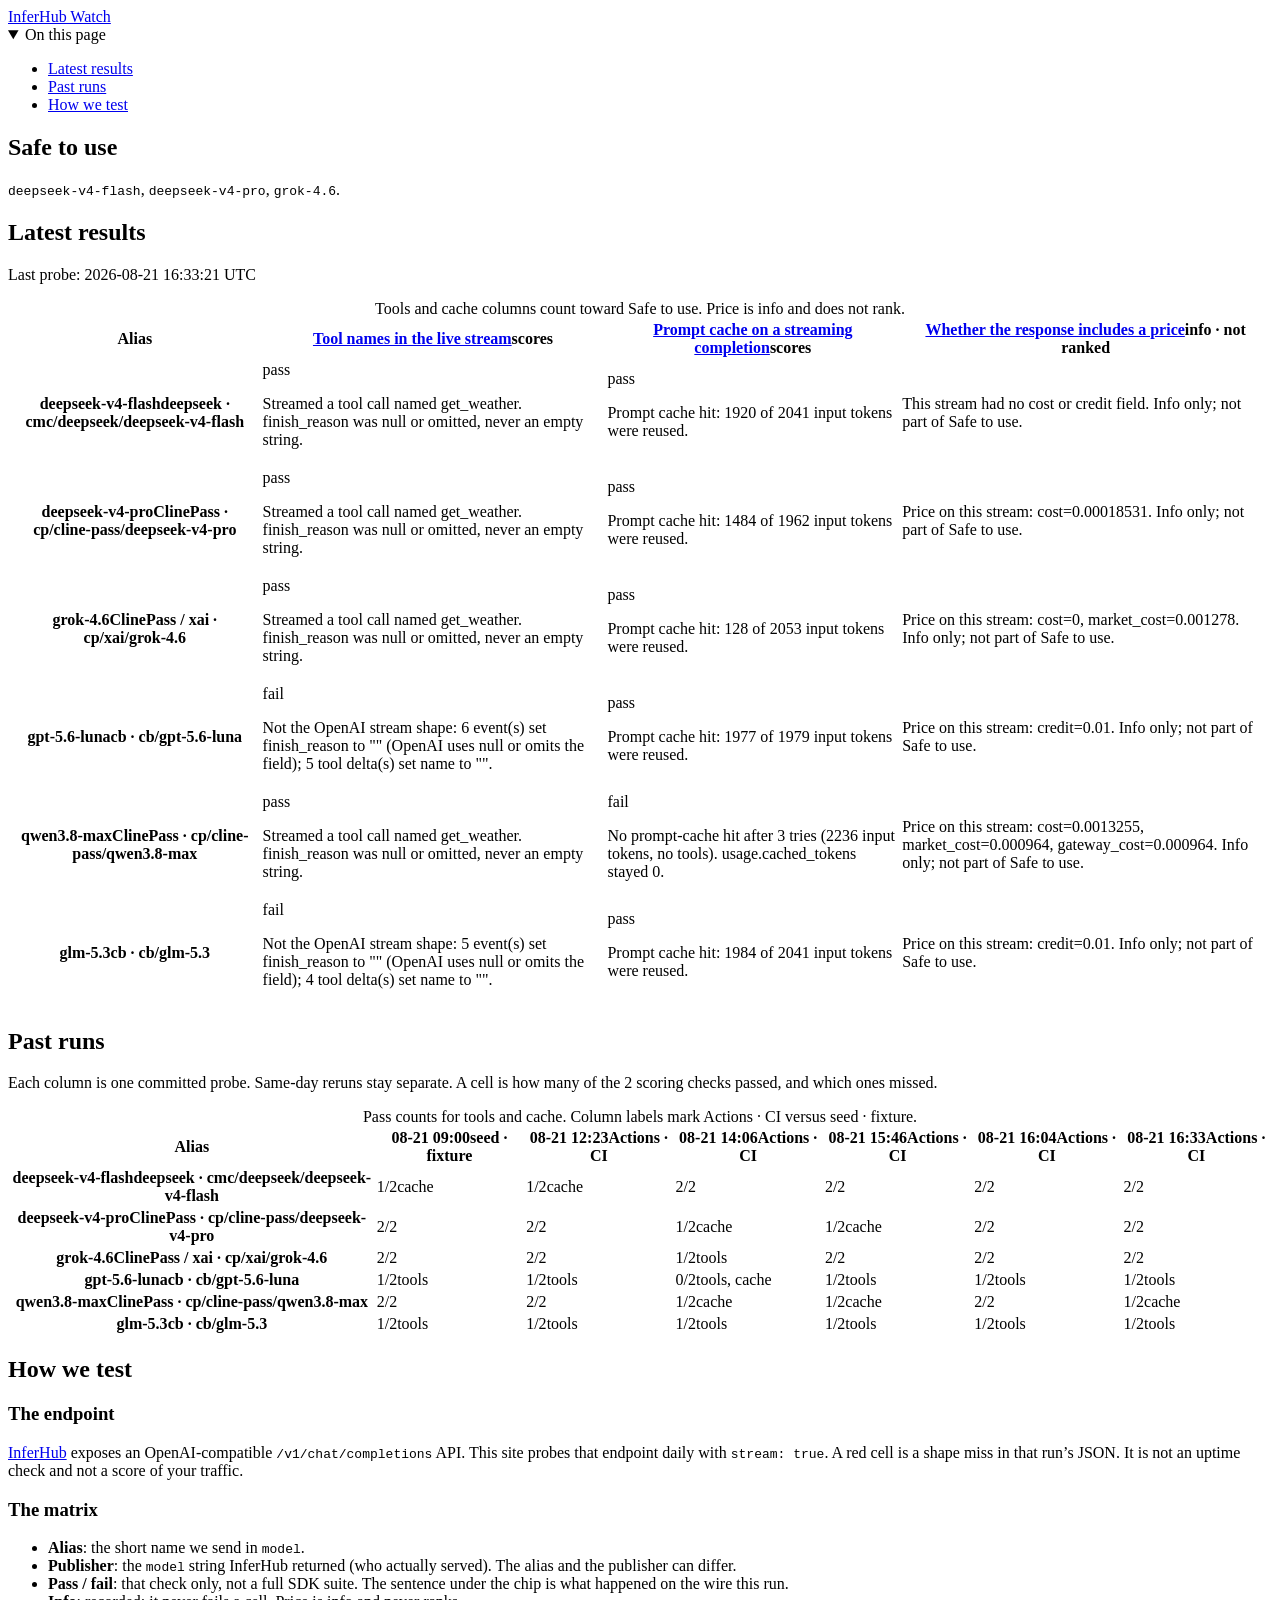
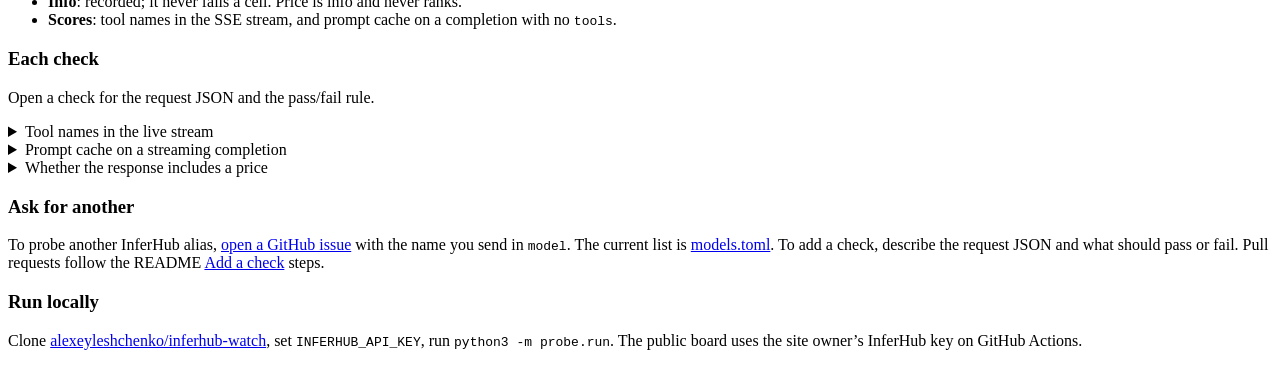
==== index.html @ da082923 "Deploy 2026-08-21T22:02:14Z" ====
<!DOCTYPE html>
<html lang="en">

<head>
  <meta charset="utf-8">
  <meta name="viewport" content="width=device-width, initial-scale=1, viewport-fit=cover">
  <title>InferHub Watch</title>
  <link rel="preconnect" href="https://fonts.googleapis.com">
  <link rel="preconnect" href="https://fonts.gstatic.com" crossorigin>
  <link href="https://fonts.googleapis.com/css2?family=IBM+Plex+Mono:wght@400;500&family=Newsreader:ital,opsz,wght@0,8..72,400;0,8..72,600;1,8..72,400&display=swap" rel="stylesheet">
  <link rel="stylesheet" href="/inferhub-watch/style.css">
</head>
<body class="board">
  <header class="site-header">
    <a class="mark" href="/inferhub-watch/">InferHub Watch</a>
    <nav class="site-nav" aria-label="On this page">
  <details class="nav-menu">
    <summary aria-expanded="false">On this page</summary>
    <ul id="board-nav"><li><a href="#probe">Latest results</a></li><li><a href="#earlier">Past runs</a></li><li><a href="#method">How we test</a></li></ul>
  </details>
</nav>

  </header>
  <main>
    
    <section class="report" id="probe">
  <div class="verdict"><h1>Safe to use</h1><p class="verdict-line"><code>deepseek-v4-flash</code>, <code>deepseek-v4-pro</code>, <code>grok-4.6</code>.</p></div>
  <h2>Latest results</h2>
  <p class="dispatch-meta">Last probe: <time datetime="2026-08-21T16:33:21">2026-08-21 16:33:21 UTC</time></p>
  <div class="scroll">
    <table class="matrix">
      <caption>Tools and cache columns count toward Safe to use. Price is info and does not rank.</caption>
      <thead>
        <tr>
          <th scope="col">Alias</th><th class="check-col col-score" scope="col"><a href="#check-stream_tools">Tool names in the live stream</a><span class="th-role">scores</span></th><th class="check-col col-score" scope="col"><a href="#check-cache_tools">Prompt cache on a streaming completion</a><span class="th-role">scores</span></th><th class="check-col col-info" scope="col"><a href="#check-usage_pricing">Whether the response includes a price</a><span class="th-role">info · not ranked</span></th>
        </tr>
      </thead>
      <tbody><tr class="row-safe"><th class="alias-cell" scope="row"><span class="alias">deepseek-v4-flash</span><span class="pub">deepseek · cmc/deepseek/deepseek-v4-flash</span></th><td class="st-pass" data-label="tools · scores"><span class="pill">pass</span><p class="cell-note">Streamed a tool call named get_weather. finish_reason was null or omitted, never an empty string.</p></td><td class="st-pass" data-label="cache · scores"><span class="pill">pass</span><p class="cell-note">Prompt cache hit: 1920 of 2041 input tokens were reused.</p></td><td class="st-info" data-label="usage pricing · info"><p class="cell-note info-note">This stream had no cost or credit field. Info only; not part of Safe to use.</p></td></tr><tr class="row-safe"><th class="alias-cell" scope="row"><span class="alias">deepseek-v4-pro</span><span class="pub">ClinePass · cp/cline-pass/deepseek-v4-pro</span></th><td class="st-pass" data-label="tools · scores"><span class="pill">pass</span><p class="cell-note">Streamed a tool call named get_weather. finish_reason was null or omitted, never an empty string.</p></td><td class="st-pass" data-label="cache · scores"><span class="pill">pass</span><p class="cell-note">Prompt cache hit: 1484 of 1962 input tokens were reused.</p></td><td class="st-info" data-label="usage pricing · info"><p class="cell-note info-note">Price on this stream: cost=0.00018531. Info only; not part of Safe to use.</p></td></tr><tr class="row-safe"><th class="alias-cell" scope="row"><span class="alias">grok-4.6</span><span class="pub">ClinePass / xai · cp/xai/grok-4.6</span></th><td class="st-pass" data-label="tools · scores"><span class="pill">pass</span><p class="cell-note">Streamed a tool call named get_weather. finish_reason was null or omitted, never an empty string.</p></td><td class="st-pass" data-label="cache · scores"><span class="pill">pass</span><p class="cell-note">Prompt cache hit: 128 of 2053 input tokens were reused.</p></td><td class="st-info" data-label="usage pricing · info"><p class="cell-note info-note">Price on this stream: cost=0, market_cost=0.001278. Info only; not part of Safe to use.</p></td></tr><tr><th class="alias-cell" scope="row"><span class="alias">gpt-5.6-luna</span><span class="pub">cb · cb/gpt-5.6-luna</span></th><td class="st-fail" data-label="tools · scores"><span class="pill">fail</span><p class="cell-note">Not the OpenAI stream shape: 6 event(s) set finish_reason to &quot;&quot; (OpenAI uses null or omits the field); 5 tool delta(s) set name to &quot;&quot;.</p></td><td class="st-pass" data-label="cache · scores"><span class="pill">pass</span><p class="cell-note">Prompt cache hit: 1977 of 1979 input tokens were reused.</p></td><td class="st-info" data-label="usage pricing · info"><p class="cell-note info-note">Price on this stream: credit=0.01. Info only; not part of Safe to use.</p></td></tr><tr><th class="alias-cell" scope="row"><span class="alias">qwen3.8-max</span><span class="pub">ClinePass · cp/cline-pass/qwen3.8-max</span></th><td class="st-pass" data-label="tools · scores"><span class="pill">pass</span><p class="cell-note">Streamed a tool call named get_weather. finish_reason was null or omitted, never an empty string.</p></td><td class="st-fail" data-label="cache · scores"><span class="pill">fail</span><p class="cell-note">No prompt-cache hit after 3 tries (2236 input tokens, no tools). usage.cached_tokens stayed 0.</p></td><td class="st-info" data-label="usage pricing · info"><p class="cell-note info-note">Price on this stream: cost=0.0013255, market_cost=0.000964, gateway_cost=0.000964. Info only; not part of Safe to use.</p></td></tr><tr><th class="alias-cell" scope="row"><span class="alias">glm-5.3</span><span class="pub">cb · cb/glm-5.3</span></th><td class="st-fail" data-label="tools · scores"><span class="pill">fail</span><p class="cell-note">Not the OpenAI stream shape: 5 event(s) set finish_reason to &quot;&quot; (OpenAI uses null or omits the field); 4 tool delta(s) set name to &quot;&quot;.</p></td><td class="st-pass" data-label="cache · scores"><span class="pill">pass</span><p class="cell-note">Prompt cache hit: 1984 of 2041 input tokens were reused.</p></td><td class="st-info" data-label="usage pricing · info"><p class="cell-note info-note">Price on this stream: credit=0.01. Info only; not part of Safe to use.</p></td></tr></tbody>
    </table>
  </div>
</section>
<section class="history" id="earlier">
  <h2>Past runs</h2>
  <p class="section-note">Each column is one committed probe. Same-day reruns stay separate. A cell is how many of the
    2 scoring checks passed, and which ones missed.</p>
  <div class="scroll">
    <table class="grid">
      <caption>Pass counts for tools and cache. Column labels mark Actions · CI versus seed · fixture.</caption>
      <thead>
        <tr>
          <th scope="col">Alias</th><th scope="col">08-21 09:00<span class="origin">seed · fixture</span></th><th scope="col">08-21 12:23<span class="origin">Actions · CI</span></th><th scope="col">08-21 14:06<span class="origin">Actions · CI</span></th><th scope="col">08-21 15:46<span class="origin">Actions · CI</span></th><th scope="col">08-21 16:04<span class="origin">Actions · CI</span></th><th scope="col">08-21 16:33<span class="origin">Actions · CI</span></th>
        </tr>
      </thead>
      <tbody><tr><th class="alias-cell" scope="row"><span class="alias">deepseek-v4-flash</span><span class="pub">deepseek · cmc/deepseek/deepseek-v4-flash</span></th><td class="mid" data-label="08-21 09:00 seed · fixture"><span class="frac">1/2</span><span class="grid-miss">cache</span></td><td class="mid" data-label="08-21 12:23 Actions · CI"><span class="frac">1/2</span><span class="grid-miss">cache</span></td><td class="ok" data-label="08-21 14:06 Actions · CI"><span class="frac">2/2</span></td><td class="ok" data-label="08-21 15:46 Actions · CI"><span class="frac">2/2</span></td><td class="ok" data-label="08-21 16:04 Actions · CI"><span class="frac">2/2</span></td><td class="ok" data-label="08-21 16:33 Actions · CI"><span class="frac">2/2</span></td></tr><tr><th class="alias-cell" scope="row"><span class="alias">deepseek-v4-pro</span><span class="pub">ClinePass · cp/cline-pass/deepseek-v4-pro</span></th><td class="ok" data-label="08-21 09:00 seed · fixture"><span class="frac">2/2</span></td><td class="ok" data-label="08-21 12:23 Actions · CI"><span class="frac">2/2</span></td><td class="mid" data-label="08-21 14:06 Actions · CI"><span class="frac">1/2</span><span class="grid-miss">cache</span></td><td class="mid" data-label="08-21 15:46 Actions · CI"><span class="frac">1/2</span><span class="grid-miss">cache</span></td><td class="ok" data-label="08-21 16:04 Actions · CI"><span class="frac">2/2</span></td><td class="ok" data-label="08-21 16:33 Actions · CI"><span class="frac">2/2</span></td></tr><tr><th class="alias-cell" scope="row"><span class="alias">grok-4.6</span><span class="pub">ClinePass / xai · cp/xai/grok-4.6</span></th><td class="ok" data-label="08-21 09:00 seed · fixture"><span class="frac">2/2</span></td><td class="ok" data-label="08-21 12:23 Actions · CI"><span class="frac">2/2</span></td><td class="mid" data-label="08-21 14:06 Actions · CI"><span class="frac">1/2</span><span class="grid-miss">tools</span></td><td class="ok" data-label="08-21 15:46 Actions · CI"><span class="frac">2/2</span></td><td class="ok" data-label="08-21 16:04 Actions · CI"><span class="frac">2/2</span></td><td class="ok" data-label="08-21 16:33 Actions · CI"><span class="frac">2/2</span></td></tr><tr><th class="alias-cell" scope="row"><span class="alias">gpt-5.6-luna</span><span class="pub">cb · cb/gpt-5.6-luna</span></th><td class="mid" data-label="08-21 09:00 seed · fixture"><span class="frac">1/2</span><span class="grid-miss">tools</span></td><td class="mid" data-label="08-21 12:23 Actions · CI"><span class="frac">1/2</span><span class="grid-miss">tools</span></td><td class="bad" data-label="08-21 14:06 Actions · CI"><span class="frac">0/2</span><span class="grid-miss">tools, cache</span></td><td class="mid" data-label="08-21 15:46 Actions · CI"><span class="frac">1/2</span><span class="grid-miss">tools</span></td><td class="mid" data-label="08-21 16:04 Actions · CI"><span class="frac">1/2</span><span class="grid-miss">tools</span></td><td class="mid" data-label="08-21 16:33 Actions · CI"><span class="frac">1/2</span><span class="grid-miss">tools</span></td></tr><tr><th class="alias-cell" scope="row"><span class="alias">qwen3.8-max</span><span class="pub">ClinePass · cp/cline-pass/qwen3.8-max</span></th><td class="ok" data-label="08-21 09:00 seed · fixture"><span class="frac">2/2</span></td><td class="ok" data-label="08-21 12:23 Actions · CI"><span class="frac">2/2</span></td><td class="mid" data-label="08-21 14:06 Actions · CI"><span class="frac">1/2</span><span class="grid-miss">cache</span></td><td class="mid" data-label="08-21 15:46 Actions · CI"><span class="frac">1/2</span><span class="grid-miss">cache</span></td><td class="ok" data-label="08-21 16:04 Actions · CI"><span class="frac">2/2</span></td><td class="mid" data-label="08-21 16:33 Actions · CI"><span class="frac">1/2</span><span class="grid-miss">cache</span></td></tr><tr><th class="alias-cell" scope="row"><span class="alias">glm-5.3</span><span class="pub">cb · cb/glm-5.3</span></th><td class="mid" data-label="08-21 09:00 seed · fixture"><span class="frac">1/2</span><span class="grid-miss">tools</span></td><td class="mid" data-label="08-21 12:23 Actions · CI"><span class="frac">1/2</span><span class="grid-miss">tools</span></td><td class="mid" data-label="08-21 14:06 Actions · CI"><span class="frac">1/2</span><span class="grid-miss">tools</span></td><td class="mid" data-label="08-21 15:46 Actions · CI"><span class="frac">1/2</span><span class="grid-miss">tools</span></td><td class="mid" data-label="08-21 16:04 Actions · CI"><span class="frac">1/2</span><span class="grid-miss">tools</span></td><td class="mid" data-label="08-21 16:33 Actions · CI"><span class="frac">1/2</span><span class="grid-miss">tools</span></td></tr></tbody>
    </table>
  </div>
</section>
<section class="explanations" id="method">
  <h2>How we test</h2>
  <h3>The endpoint</h3>
  <p><a href="https://inferhub.dev/">InferHub</a> exposes an OpenAI-compatible <code>/v1/chat/completions</code> API.
    This site probes that endpoint daily with <code>stream: true</code>. A red cell is a shape miss in that run’s JSON.
    It is not an uptime check and not a score of your traffic.</p>
  <h3>The matrix</h3>
  <ul class="readout">
    <li><strong>Alias</strong>: the short name we send in <code>model</code>.</li>
    <li><strong>Publisher</strong>: the <code>model</code> string InferHub returned (who actually served). The alias
      and the publisher can differ.</li>
    <li><strong>Pass / fail</strong>: that check only, not a full SDK suite. The sentence under the chip is what
      happened on the wire this run.</li>
    <li><strong>Info</strong>: recorded; it never fails a cell. Price is info and never ranks.</li>
    <li><strong>Scores</strong>: tool names in the SSE stream, and prompt cache on a completion with no
      <code>tools</code>.
    </li>
  </ul>
  <h3>Each check</h3>
  <p class="section-note">Open a check for the request JSON and the pass/fail rule.</p>
  <div class="explainers"><details id="check-stream_tools"><summary>Tool names in the live stream</summary><div class="check-brief"><p>InferHub advertises an OpenAI-compatible <code>/v1/chat/completions</code> stream. This check asks whether a <strong>streaming</strong> tool-call response matches that convention.</p>
<p>OpenAI documents streaming chat completions and tool-call deltas here: <a href="https://platform.openai.com/docs/api-reference/chat/streaming">Chat Completions streaming</a> and <a href="https://platform.openai.com/docs/guides/function-calling">function calling</a>.</p>
<h2>What we send</h2>
<p><code>stream: true</code>, <code>tool_choice: required</code>, one <code>get_weather</code> tool. We do <strong>not</strong> send <code>max_tokens</code>; some InferHub routes reject it. We request the <strong>alias</strong> in <code>model</code>; InferHub may return a different <code>model</code> string.</p>
<pre><code>{
  &quot;model&quot;: &quot;&lt;alias&gt;&quot;,
  &quot;messages&quot;: [
    {
      &quot;role&quot;: &quot;user&quot;,
      &quot;content&quot;: &quot;Call get_weather for Paris. Do not answer in text. Use the tool.&quot;
    }
  ],
  &quot;tools&quot;: [
    {
      &quot;type&quot;: &quot;function&quot;,
      &quot;function&quot;: {
        &quot;name&quot;: &quot;get_weather&quot;,
        &quot;description&quot;: &quot;Get the current weather for a city&quot;,
        &quot;parameters&quot;: {
          &quot;type&quot;: &quot;object&quot;,
          &quot;properties&quot;: {&quot;city&quot;: {&quot;type&quot;: &quot;string&quot;}},
          &quot;required&quot;: [&quot;city&quot;]
        }
      }
    }
  ],
  &quot;tool_choice&quot;: &quot;required&quot;,
  &quot;stream&quot;: true
}</code></pre>
<h2>Pass</h2>
<p>Intermediate chunks use <code>finish_reason</code> of JSON <code>null</code> or omit the field. Tool names appear as non-empty strings on first use and never as <code>&quot;&quot;</code>. The stream includes at least one named tool.</p>
<h2>Fail</h2>
<p>Any of:</p>
<ul><li>a chunk with <code>&quot;finish_reason&quot;: &quot;&quot;</code></li><li>a tool delta with <code>&quot;name&quot;: &quot;&quot;</code></li><li>a required tool call with no non-empty name by the end of the stream</li></ul>
<p>A non-empty but unusual <code>finish_reason</code> is stored in evidence and does not fail this check. Out of scope: truncation, JSON schema, parallel tools, other SDK behavior.</p></div></details><details id="check-cache_tools"><summary>Prompt cache on a streaming completion</summary><div class="check-brief"><p>This check is <strong>not</strong> about tools. It sends a shared system prefix of about <strong>2k tokens</strong>, <code>stream: true</code>, no <code>tools</code> key, up to three times with <strong>2 seconds</strong> between attempts so a cache write can show up as <code>cached_tokens</code>. Public JSON stores only a hash of the prefix.</p>
<h2>Pass</h2>
<p>The last attempt reports a cache hit: <code>cached_tokens</code>, <code>prompt_tokens_details.cached_tokens</code>, <code>prompt_cache_hit_tokens</code>, or <code>cache_read_input_tokens</code> greater than zero.</p>
<h2>Fail</h2>
<p>Three streaming completions with <code>cached_tokens</code> still 0, or no SSE chunks.</p></div></details><details id="check-usage_pricing"><summary>Whether the response includes a price</summary><div class="check-brief"><p>InferHub bills consumers in USDC. This check never fails. It copies whatever price-shaped fields appear on the <strong>streaming</strong> usage payload.</p>
<h2>What we record</h2>
<p><code>cost</code>, <code>market_cost</code>, <code>gateway_cost</code>, and/or <code>credit</code> when present. Those fields are not treated as one unit; we do not convert them. The same alias can price differently when the resolved publisher changes. A cell with no price field is still info, never a fail.</p></div></details></div>
  <h3>Ask for another</h3>
  <p>To probe another InferHub alias, <a href="https://github.com/alexeyleshchenko/inferhub-watch/issues/new">open a GitHub issue</a> with the name you send in
    <code>model</code>. The current list is <a href="https://github.com/alexeyleshchenko/inferhub-watch/blob/main/models.toml">models.toml</a>. To add a check,
    describe the request JSON and what should pass or fail. Pull requests follow the README <a
      href="https://github.com/alexeyleshchenko/inferhub-watch/blob/main/README.md#add-a-check">Add a check</a> steps.
  </p>
  <h3>Run locally</h3>
  <p>Clone <a href="https://github.com/alexeyleshchenko/inferhub-watch">alexeyleshchenko/inferhub-watch</a>, set <code>INFERHUB_API_KEY</code>, run <code>python3 -m probe.run</code>. The public board uses the site owner’s InferHub key on GitHub Actions.</p>
</section>
  </main>
  
  <script>
(function () {
  function openHash() {
    var id = location.hash.replace(/^#/, "");
    if (!id) return;
    var el = document.getElementById(id);
    if (el && el.tagName === "DETAILS") el.open = true;
  }
  var menu = document.querySelector(".nav-menu");
  var summary = menu && menu.querySelector("summary");
  var mq = window.matchMedia("(max-width: 720px)");
  function syncExpanded() {
    if (!summary || !menu) return;
    summary.setAttribute("aria-expanded", menu.open ? "true" : "false");
  }
  function adaptNav() {
    if (!menu) return;
    if (mq.matches) {
      menu.removeAttribute("open");
    } else {
      menu.setAttribute("open", "");
    }
    syncExpanded();
  }
  function closeNav() {
    if (menu && mq.matches) menu.removeAttribute("open");
    syncExpanded();
  }
  openHash();
  window.addEventListener("hashchange", openHash);
  if (mq.addEventListener) mq.addEventListener("change", adaptNav);
  else mq.addListener(adaptNav);
  adaptNav();
  if (menu) menu.addEventListener("toggle", syncExpanded);
  document.querySelectorAll(".site-nav a").forEach(function (a) {
    a.addEventListener("click", closeNav);
  });
})();
</script>
  </body>

</html>
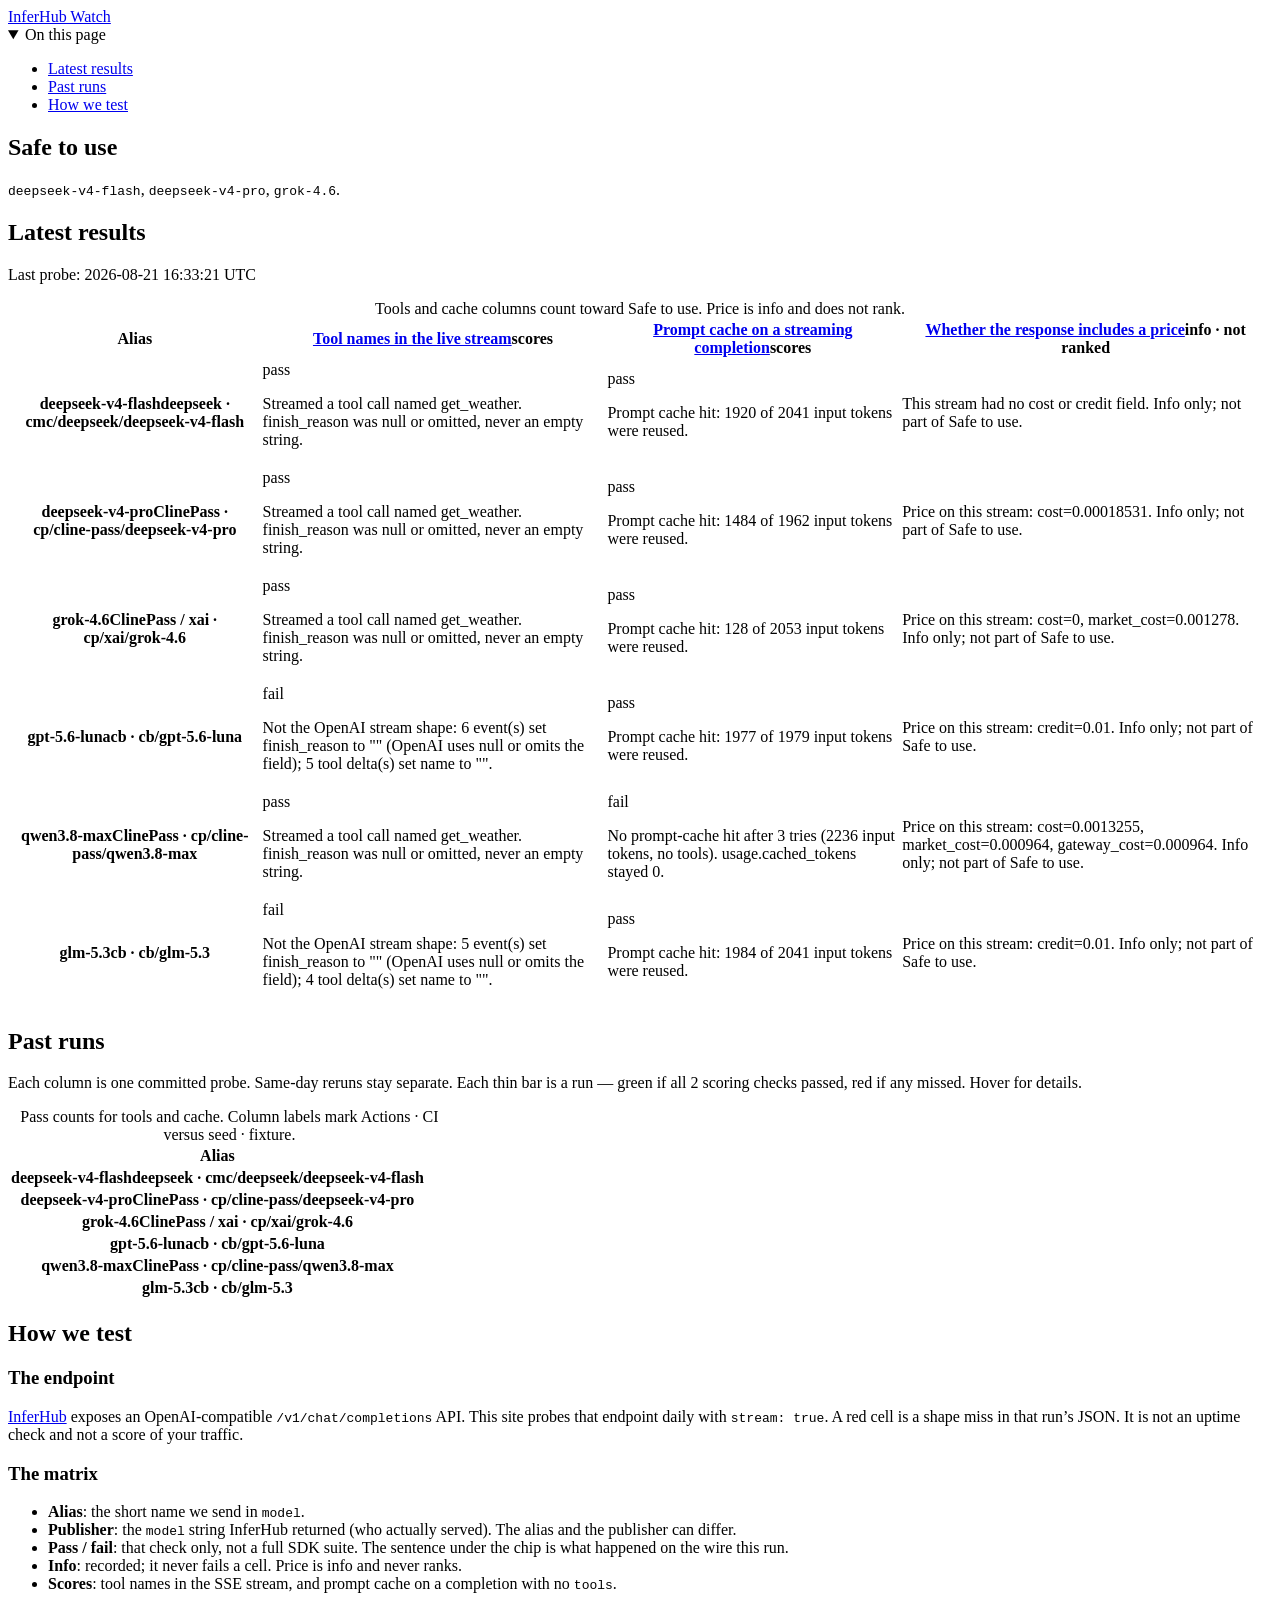
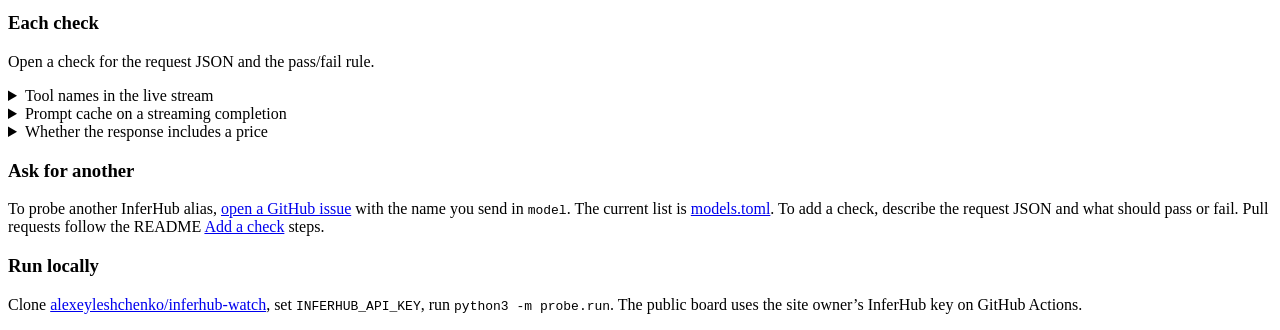
==== commit 8a7337b1: "Gatus-style timeline bars + empty cells with tooltips" ====
--- a/index.html
+++ b/index.html
@@ -41,17 +41,16 @@
 </section>
 <section class="history" id="earlier">
   <h2>Past runs</h2>
-  <p class="section-note">Each column is one committed probe. Same-day reruns stay separate. A cell is how many of the
-    2 scoring checks passed, and which ones missed.</p>
+  <p class="section-note">Each column is one committed probe. Same-day reruns stay separate. Each thin bar is a run — green if all 2 scoring checks passed, red if any missed. Hover for details.</p>
   <div class="scroll">
-    <table class="grid">
+    <table class="timeline">
       <caption>Pass counts for tools and cache. Column labels mark Actions · CI versus seed · fixture.</caption>
       <thead>
         <tr>
-          <th scope="col">Alias</th><th scope="col">08-21 09:00<span class="origin">seed · fixture</span></th><th scope="col">08-21 12:23<span class="origin">Actions · CI</span></th><th scope="col">08-21 14:06<span class="origin">Actions · CI</span></th><th scope="col">08-21 15:46<span class="origin">Actions · CI</span></th><th scope="col">08-21 16:04<span class="origin">Actions · CI</span></th><th scope="col">08-21 16:33<span class="origin">Actions · CI</span></th>
+          <th scope="col">Alias</th><th scope="col"></th><th scope="col"></th><th scope="col"></th><th scope="col"></th><th scope="col"></th><th scope="col"></th>
         </tr>
       </thead>
-      <tbody><tr><th class="alias-cell" scope="row"><span class="alias">deepseek-v4-flash</span><span class="pub">deepseek · cmc/deepseek/deepseek-v4-flash</span></th><td class="mid" data-label="08-21 09:00 seed · fixture"><span class="frac">1/2</span><span class="grid-miss">cache</span></td><td class="mid" data-label="08-21 12:23 Actions · CI"><span class="frac">1/2</span><span class="grid-miss">cache</span></td><td class="ok" data-label="08-21 14:06 Actions · CI"><span class="frac">2/2</span></td><td class="ok" data-label="08-21 15:46 Actions · CI"><span class="frac">2/2</span></td><td class="ok" data-label="08-21 16:04 Actions · CI"><span class="frac">2/2</span></td><td class="ok" data-label="08-21 16:33 Actions · CI"><span class="frac">2/2</span></td></tr><tr><th class="alias-cell" scope="row"><span class="alias">deepseek-v4-pro</span><span class="pub">ClinePass · cp/cline-pass/deepseek-v4-pro</span></th><td class="ok" data-label="08-21 09:00 seed · fixture"><span class="frac">2/2</span></td><td class="ok" data-label="08-21 12:23 Actions · CI"><span class="frac">2/2</span></td><td class="mid" data-label="08-21 14:06 Actions · CI"><span class="frac">1/2</span><span class="grid-miss">cache</span></td><td class="mid" data-label="08-21 15:46 Actions · CI"><span class="frac">1/2</span><span class="grid-miss">cache</span></td><td class="ok" data-label="08-21 16:04 Actions · CI"><span class="frac">2/2</span></td><td class="ok" data-label="08-21 16:33 Actions · CI"><span class="frac">2/2</span></td></tr><tr><th class="alias-cell" scope="row"><span class="alias">grok-4.6</span><span class="pub">ClinePass / xai · cp/xai/grok-4.6</span></th><td class="ok" data-label="08-21 09:00 seed · fixture"><span class="frac">2/2</span></td><td class="ok" data-label="08-21 12:23 Actions · CI"><span class="frac">2/2</span></td><td class="mid" data-label="08-21 14:06 Actions · CI"><span class="frac">1/2</span><span class="grid-miss">tools</span></td><td class="ok" data-label="08-21 15:46 Actions · CI"><span class="frac">2/2</span></td><td class="ok" data-label="08-21 16:04 Actions · CI"><span class="frac">2/2</span></td><td class="ok" data-label="08-21 16:33 Actions · CI"><span class="frac">2/2</span></td></tr><tr><th class="alias-cell" scope="row"><span class="alias">gpt-5.6-luna</span><span class="pub">cb · cb/gpt-5.6-luna</span></th><td class="mid" data-label="08-21 09:00 seed · fixture"><span class="frac">1/2</span><span class="grid-miss">tools</span></td><td class="mid" data-label="08-21 12:23 Actions · CI"><span class="frac">1/2</span><span class="grid-miss">tools</span></td><td class="bad" data-label="08-21 14:06 Actions · CI"><span class="frac">0/2</span><span class="grid-miss">tools, cache</span></td><td class="mid" data-label="08-21 15:46 Actions · CI"><span class="frac">1/2</span><span class="grid-miss">tools</span></td><td class="mid" data-label="08-21 16:04 Actions · CI"><span class="frac">1/2</span><span class="grid-miss">tools</span></td><td class="mid" data-label="08-21 16:33 Actions · CI"><span class="frac">1/2</span><span class="grid-miss">tools</span></td></tr><tr><th class="alias-cell" scope="row"><span class="alias">qwen3.8-max</span><span class="pub">ClinePass · cp/cline-pass/qwen3.8-max</span></th><td class="ok" data-label="08-21 09:00 seed · fixture"><span class="frac">2/2</span></td><td class="ok" data-label="08-21 12:23 Actions · CI"><span class="frac">2/2</span></td><td class="mid" data-label="08-21 14:06 Actions · CI"><span class="frac">1/2</span><span class="grid-miss">cache</span></td><td class="mid" data-label="08-21 15:46 Actions · CI"><span class="frac">1/2</span><span class="grid-miss">cache</span></td><td class="ok" data-label="08-21 16:04 Actions · CI"><span class="frac">2/2</span></td><td class="mid" data-label="08-21 16:33 Actions · CI"><span class="frac">1/2</span><span class="grid-miss">cache</span></td></tr><tr><th class="alias-cell" scope="row"><span class="alias">glm-5.3</span><span class="pub">cb · cb/glm-5.3</span></th><td class="mid" data-label="08-21 09:00 seed · fixture"><span class="frac">1/2</span><span class="grid-miss">tools</span></td><td class="mid" data-label="08-21 12:23 Actions · CI"><span class="frac">1/2</span><span class="grid-miss">tools</span></td><td class="mid" data-label="08-21 14:06 Actions · CI"><span class="frac">1/2</span><span class="grid-miss">tools</span></td><td class="mid" data-label="08-21 15:46 Actions · CI"><span class="frac">1/2</span><span class="grid-miss">tools</span></td><td class="mid" data-label="08-21 16:04 Actions · CI"><span class="frac">1/2</span><span class="grid-miss">tools</span></td><td class="mid" data-label="08-21 16:33 Actions · CI"><span class="frac">1/2</span><span class="grid-miss">tools</span></td></tr></tbody>
+      <tbody><tr><th class="alias-cell" scope="row"><span class="alias">deepseek-v4-flash</span><span class="pub">deepseek · cmc/deepseek/deepseek-v4-flash</span></th><td class="mid" title="08-21 09:00 seed · fixture · 1/2 · missed: cache"></td><td class="mid" title="08-21 12:23 Actions · CI · 1/2 · missed: cache"></td><td class="ok" title="08-21 14:06 Actions · CI · 2/2 · all pass"></td><td class="ok" title="08-21 15:46 Actions · CI · 2/2 · all pass"></td><td class="ok" title="08-21 16:04 Actions · CI · 2/2 · all pass"></td><td class="ok" title="08-21 16:33 Actions · CI · 2/2 · all pass"></td></tr><tr><th class="alias-cell" scope="row"><span class="alias">deepseek-v4-pro</span><span class="pub">ClinePass · cp/cline-pass/deepseek-v4-pro</span></th><td class="ok" title="08-21 09:00 seed · fixture · 2/2 · all pass"></td><td class="ok" title="08-21 12:23 Actions · CI · 2/2 · all pass"></td><td class="mid" title="08-21 14:06 Actions · CI · 1/2 · missed: cache"></td><td class="mid" title="08-21 15:46 Actions · CI · 1/2 · missed: cache"></td><td class="ok" title="08-21 16:04 Actions · CI · 2/2 · all pass"></td><td class="ok" title="08-21 16:33 Actions · CI · 2/2 · all pass"></td></tr><tr><th class="alias-cell" scope="row"><span class="alias">grok-4.6</span><span class="pub">ClinePass / xai · cp/xai/grok-4.6</span></th><td class="ok" title="08-21 09:00 seed · fixture · 2/2 · all pass"></td><td class="ok" title="08-21 12:23 Actions · CI · 2/2 · all pass"></td><td class="mid" title="08-21 14:06 Actions · CI · 1/2 · missed: tools"></td><td class="ok" title="08-21 15:46 Actions · CI · 2/2 · all pass"></td><td class="ok" title="08-21 16:04 Actions · CI · 2/2 · all pass"></td><td class="ok" title="08-21 16:33 Actions · CI · 2/2 · all pass"></td></tr><tr><th class="alias-cell" scope="row"><span class="alias">gpt-5.6-luna</span><span class="pub">cb · cb/gpt-5.6-luna</span></th><td class="mid" title="08-21 09:00 seed · fixture · 1/2 · missed: tools"></td><td class="mid" title="08-21 12:23 Actions · CI · 1/2 · missed: tools"></td><td class="bad" title="08-21 14:06 Actions · CI · 0/2 · missed: tools, cache"></td><td class="mid" title="08-21 15:46 Actions · CI · 1/2 · missed: tools"></td><td class="mid" title="08-21 16:04 Actions · CI · 1/2 · missed: tools"></td><td class="mid" title="08-21 16:33 Actions · CI · 1/2 · missed: tools"></td></tr><tr><th class="alias-cell" scope="row"><span class="alias">qwen3.8-max</span><span class="pub">ClinePass · cp/cline-pass/qwen3.8-max</span></th><td class="ok" title="08-21 09:00 seed · fixture · 2/2 · all pass"></td><td class="ok" title="08-21 12:23 Actions · CI · 2/2 · all pass"></td><td class="mid" title="08-21 14:06 Actions · CI · 1/2 · missed: cache"></td><td class="mid" title="08-21 15:46 Actions · CI · 1/2 · missed: cache"></td><td class="ok" title="08-21 16:04 Actions · CI · 2/2 · all pass"></td><td class="mid" title="08-21 16:33 Actions · CI · 1/2 · missed: cache"></td></tr><tr><th class="alias-cell" scope="row"><span class="alias">glm-5.3</span><span class="pub">cb · cb/glm-5.3</span></th><td class="mid" title="08-21 09:00 seed · fixture · 1/2 · missed: tools"></td><td class="mid" title="08-21 12:23 Actions · CI · 1/2 · missed: tools"></td><td class="mid" title="08-21 14:06 Actions · CI · 1/2 · missed: tools"></td><td class="mid" title="08-21 15:46 Actions · CI · 1/2 · missed: tools"></td><td class="mid" title="08-21 16:04 Actions · CI · 1/2 · missed: tools"></td><td class="mid" title="08-21 16:33 Actions · CI · 1/2 · missed: tools"></td></tr></tbody>
     </table>
   </div>
 </section>
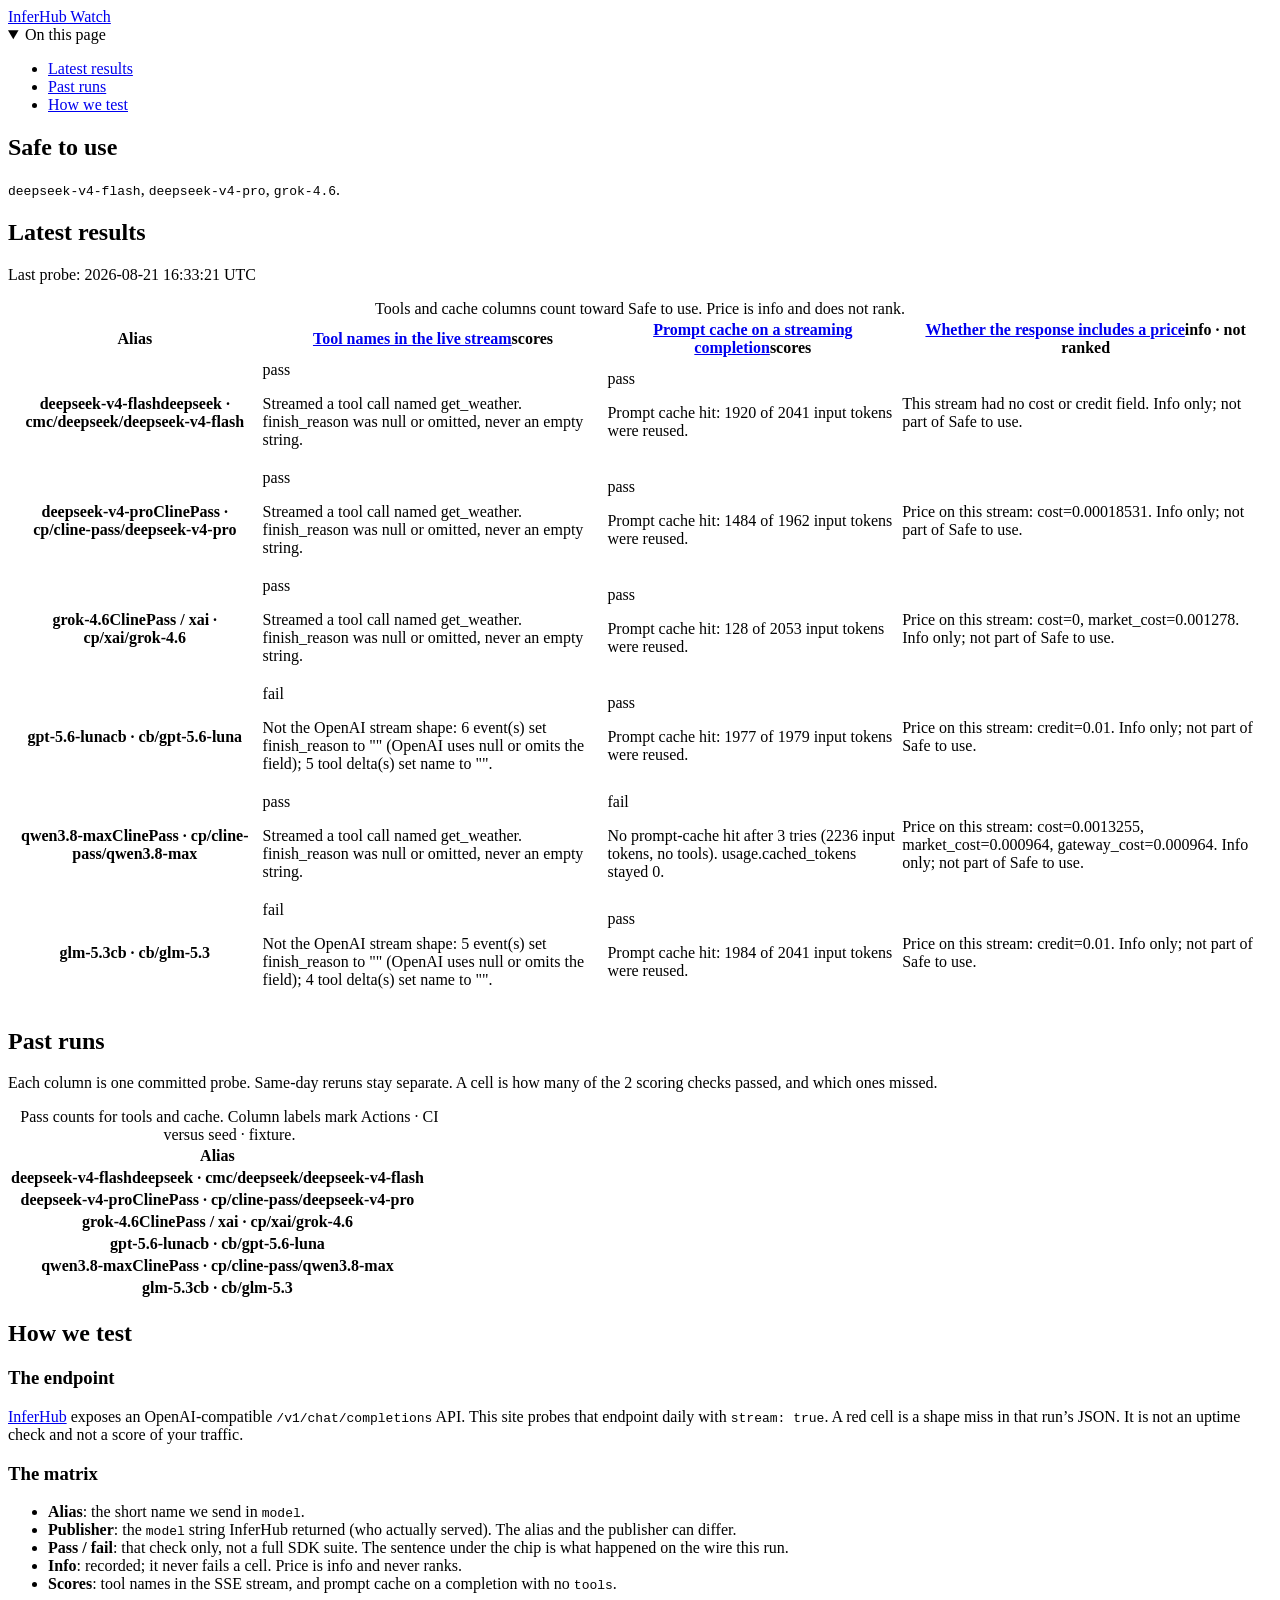
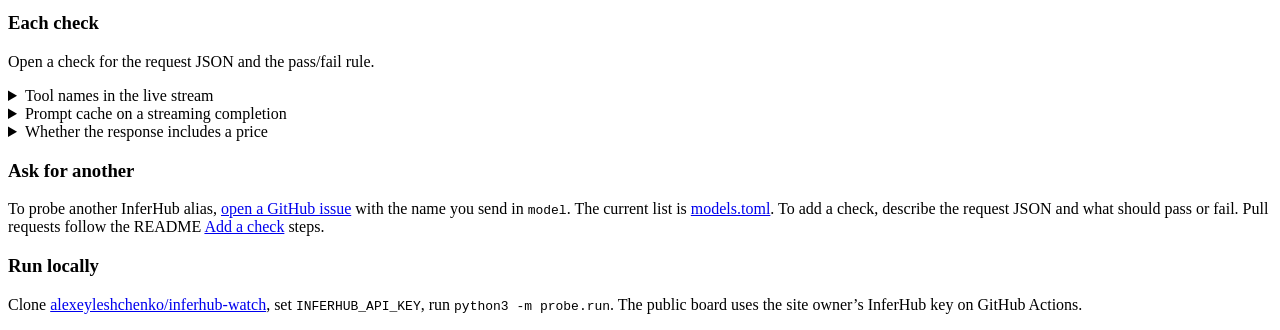
==== commit 7fa923b1: "deploy: fixed-width bars" ====
--- a/index.html
+++ b/index.html
@@ -41,9 +41,10 @@
 </section>
 <section class="history" id="earlier">
   <h2>Past runs</h2>
-  <p class="section-note">Each column is one committed probe. Same-day reruns stay separate. Each thin bar is a run — green if all 2 scoring checks passed, red if any missed. Hover for details.</p>
+  <p class="section-note">Each column is one committed probe. Same-day reruns stay separate. A cell is how many of the
+    2 scoring checks passed, and which ones missed.</p>
   <div class="scroll">
-    <table class="timeline">
+    <table class="grid">
       <caption>Pass counts for tools and cache. Column labels mark Actions · CI versus seed · fixture.</caption>
       <thead>
         <tr>
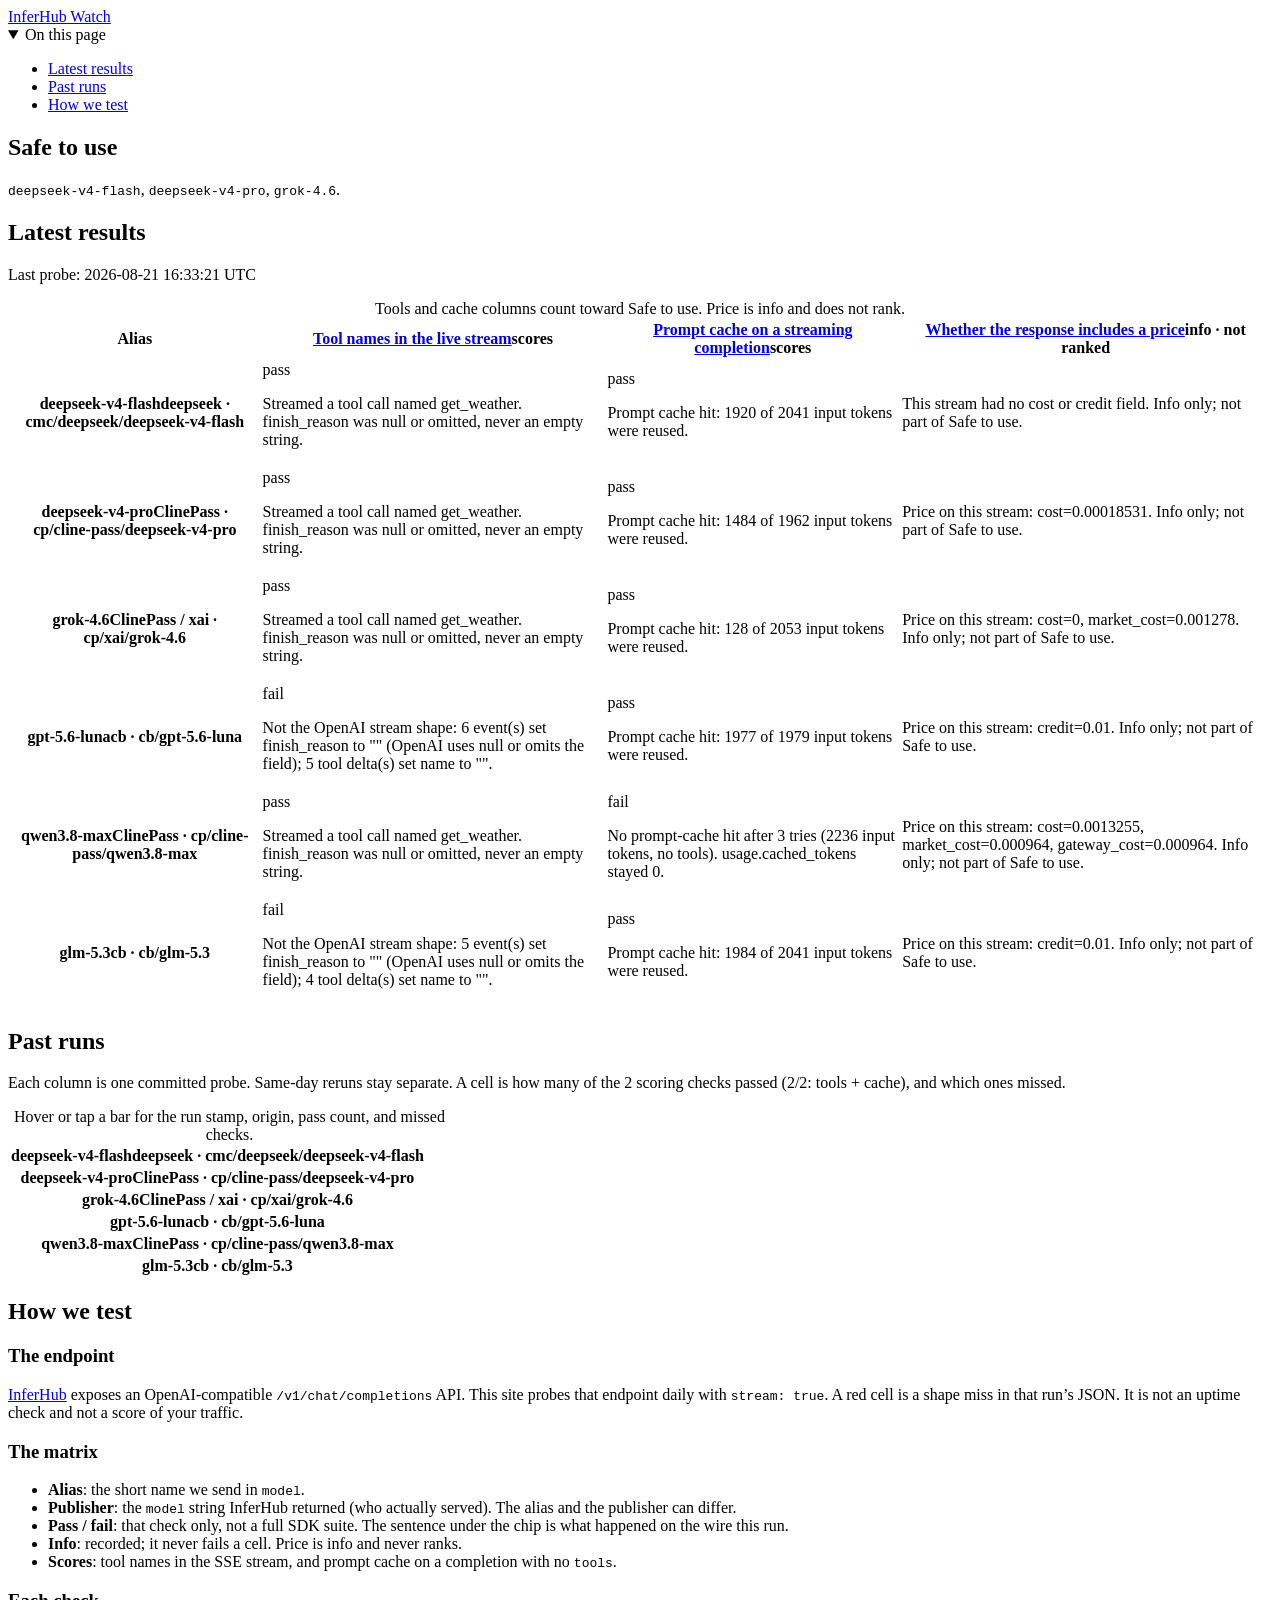
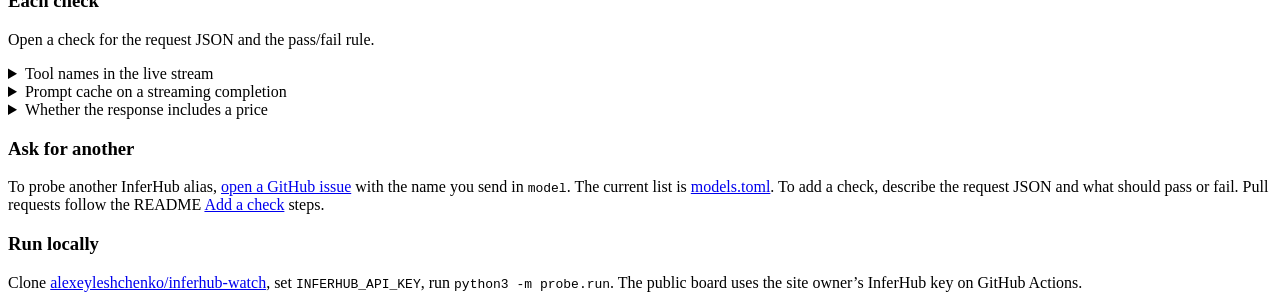
==== commit edbbfdf6: "deploy: tap tooltips on timeline" ====
--- a/index.html
+++ b/index.html
@@ -42,16 +42,11 @@
 <section class="history" id="earlier">
   <h2>Past runs</h2>
   <p class="section-note">Each column is one committed probe. Same-day reruns stay separate. A cell is how many of the
-    2 scoring checks passed, and which ones missed.</p>
+    2 scoring checks passed (2/2: tools + cache), and which ones missed.</p>
   <div class="scroll">
-    <table class="grid">
-      <caption>Pass counts for tools and cache. Column labels mark Actions · CI versus seed · fixture.</caption>
-      <thead>
-        <tr>
-          <th scope="col">Alias</th><th scope="col"></th><th scope="col"></th><th scope="col"></th><th scope="col"></th><th scope="col"></th><th scope="col"></th>
-        </tr>
-      </thead>
-      <tbody><tr><th class="alias-cell" scope="row"><span class="alias">deepseek-v4-flash</span><span class="pub">deepseek · cmc/deepseek/deepseek-v4-flash</span></th><td class="mid" title="08-21 09:00 seed · fixture · 1/2 · missed: cache"></td><td class="mid" title="08-21 12:23 Actions · CI · 1/2 · missed: cache"></td><td class="ok" title="08-21 14:06 Actions · CI · 2/2 · all pass"></td><td class="ok" title="08-21 15:46 Actions · CI · 2/2 · all pass"></td><td class="ok" title="08-21 16:04 Actions · CI · 2/2 · all pass"></td><td class="ok" title="08-21 16:33 Actions · CI · 2/2 · all pass"></td></tr><tr><th class="alias-cell" scope="row"><span class="alias">deepseek-v4-pro</span><span class="pub">ClinePass · cp/cline-pass/deepseek-v4-pro</span></th><td class="ok" title="08-21 09:00 seed · fixture · 2/2 · all pass"></td><td class="ok" title="08-21 12:23 Actions · CI · 2/2 · all pass"></td><td class="mid" title="08-21 14:06 Actions · CI · 1/2 · missed: cache"></td><td class="mid" title="08-21 15:46 Actions · CI · 1/2 · missed: cache"></td><td class="ok" title="08-21 16:04 Actions · CI · 2/2 · all pass"></td><td class="ok" title="08-21 16:33 Actions · CI · 2/2 · all pass"></td></tr><tr><th class="alias-cell" scope="row"><span class="alias">grok-4.6</span><span class="pub">ClinePass / xai · cp/xai/grok-4.6</span></th><td class="ok" title="08-21 09:00 seed · fixture · 2/2 · all pass"></td><td class="ok" title="08-21 12:23 Actions · CI · 2/2 · all pass"></td><td class="mid" title="08-21 14:06 Actions · CI · 1/2 · missed: tools"></td><td class="ok" title="08-21 15:46 Actions · CI · 2/2 · all pass"></td><td class="ok" title="08-21 16:04 Actions · CI · 2/2 · all pass"></td><td class="ok" title="08-21 16:33 Actions · CI · 2/2 · all pass"></td></tr><tr><th class="alias-cell" scope="row"><span class="alias">gpt-5.6-luna</span><span class="pub">cb · cb/gpt-5.6-luna</span></th><td class="mid" title="08-21 09:00 seed · fixture · 1/2 · missed: tools"></td><td class="mid" title="08-21 12:23 Actions · CI · 1/2 · missed: tools"></td><td class="bad" title="08-21 14:06 Actions · CI · 0/2 · missed: tools, cache"></td><td class="mid" title="08-21 15:46 Actions · CI · 1/2 · missed: tools"></td><td class="mid" title="08-21 16:04 Actions · CI · 1/2 · missed: tools"></td><td class="mid" title="08-21 16:33 Actions · CI · 1/2 · missed: tools"></td></tr><tr><th class="alias-cell" scope="row"><span class="alias">qwen3.8-max</span><span class="pub">ClinePass · cp/cline-pass/qwen3.8-max</span></th><td class="ok" title="08-21 09:00 seed · fixture · 2/2 · all pass"></td><td class="ok" title="08-21 12:23 Actions · CI · 2/2 · all pass"></td><td class="mid" title="08-21 14:06 Actions · CI · 1/2 · missed: cache"></td><td class="mid" title="08-21 15:46 Actions · CI · 1/2 · missed: cache"></td><td class="ok" title="08-21 16:04 Actions · CI · 2/2 · all pass"></td><td class="mid" title="08-21 16:33 Actions · CI · 1/2 · missed: cache"></td></tr><tr><th class="alias-cell" scope="row"><span class="alias">glm-5.3</span><span class="pub">cb · cb/glm-5.3</span></th><td class="mid" title="08-21 09:00 seed · fixture · 1/2 · missed: tools"></td><td class="mid" title="08-21 12:23 Actions · CI · 1/2 · missed: tools"></td><td class="mid" title="08-21 14:06 Actions · CI · 1/2 · missed: tools"></td><td class="mid" title="08-21 15:46 Actions · CI · 1/2 · missed: tools"></td><td class="mid" title="08-21 16:04 Actions · CI · 1/2 · missed: tools"></td><td class="mid" title="08-21 16:33 Actions · CI · 1/2 · missed: tools"></td></tr></tbody>
+    <table class="timeline">
+      <caption>Hover or tap a bar for the run stamp, origin, pass count, and missed checks.</caption>
+      <tbody><tr><th class="alias-cell" scope="row"><span class="alias">deepseek-v4-flash</span><span class="pub">deepseek · cmc/deepseek/deepseek-v4-flash</span></th><td class="mid" data-tip="08-21 09:00 seed · fixture · 1/2 · missed: cache" tabindex="0"></td><td class="mid" data-tip="08-21 12:23 Actions · CI · 1/2 · missed: cache" tabindex="0"></td><td class="ok" data-tip="08-21 14:06 Actions · CI · 2/2 · all pass" tabindex="0"></td><td class="ok" data-tip="08-21 15:46 Actions · CI · 2/2 · all pass" tabindex="0"></td><td class="ok" data-tip="08-21 16:04 Actions · CI · 2/2 · all pass" tabindex="0"></td><td class="ok" data-tip="08-21 16:33 Actions · CI · 2/2 · all pass" tabindex="0"></td></tr><tr><th class="alias-cell" scope="row"><span class="alias">deepseek-v4-pro</span><span class="pub">ClinePass · cp/cline-pass/deepseek-v4-pro</span></th><td class="ok" data-tip="08-21 09:00 seed · fixture · 2/2 · all pass" tabindex="0"></td><td class="ok" data-tip="08-21 12:23 Actions · CI · 2/2 · all pass" tabindex="0"></td><td class="mid" data-tip="08-21 14:06 Actions · CI · 1/2 · missed: cache" tabindex="0"></td><td class="mid" data-tip="08-21 15:46 Actions · CI · 1/2 · missed: cache" tabindex="0"></td><td class="ok" data-tip="08-21 16:04 Actions · CI · 2/2 · all pass" tabindex="0"></td><td class="ok" data-tip="08-21 16:33 Actions · CI · 2/2 · all pass" tabindex="0"></td></tr><tr><th class="alias-cell" scope="row"><span class="alias">grok-4.6</span><span class="pub">ClinePass / xai · cp/xai/grok-4.6</span></th><td class="ok" data-tip="08-21 09:00 seed · fixture · 2/2 · all pass" tabindex="0"></td><td class="ok" data-tip="08-21 12:23 Actions · CI · 2/2 · all pass" tabindex="0"></td><td class="mid" data-tip="08-21 14:06 Actions · CI · 1/2 · missed: tools" tabindex="0"></td><td class="ok" data-tip="08-21 15:46 Actions · CI · 2/2 · all pass" tabindex="0"></td><td class="ok" data-tip="08-21 16:04 Actions · CI · 2/2 · all pass" tabindex="0"></td><td class="ok" data-tip="08-21 16:33 Actions · CI · 2/2 · all pass" tabindex="0"></td></tr><tr><th class="alias-cell" scope="row"><span class="alias">gpt-5.6-luna</span><span class="pub">cb · cb/gpt-5.6-luna</span></th><td class="mid" data-tip="08-21 09:00 seed · fixture · 1/2 · missed: tools" tabindex="0"></td><td class="mid" data-tip="08-21 12:23 Actions · CI · 1/2 · missed: tools" tabindex="0"></td><td class="bad" data-tip="08-21 14:06 Actions · CI · 0/2 · missed: tools, cache" tabindex="0"></td><td class="mid" data-tip="08-21 15:46 Actions · CI · 1/2 · missed: tools" tabindex="0"></td><td class="mid" data-tip="08-21 16:04 Actions · CI · 1/2 · missed: tools" tabindex="0"></td><td class="mid" data-tip="08-21 16:33 Actions · CI · 1/2 · missed: tools" tabindex="0"></td></tr><tr><th class="alias-cell" scope="row"><span class="alias">qwen3.8-max</span><span class="pub">ClinePass · cp/cline-pass/qwen3.8-max</span></th><td class="ok" data-tip="08-21 09:00 seed · fixture · 2/2 · all pass" tabindex="0"></td><td class="ok" data-tip="08-21 12:23 Actions · CI · 2/2 · all pass" tabindex="0"></td><td class="mid" data-tip="08-21 14:06 Actions · CI · 1/2 · missed: cache" tabindex="0"></td><td class="mid" data-tip="08-21 15:46 Actions · CI · 1/2 · missed: cache" tabindex="0"></td><td class="ok" data-tip="08-21 16:04 Actions · CI · 2/2 · all pass" tabindex="0"></td><td class="mid" data-tip="08-21 16:33 Actions · CI · 1/2 · missed: cache" tabindex="0"></td></tr><tr><th class="alias-cell" scope="row"><span class="alias">glm-5.3</span><span class="pub">cb · cb/glm-5.3</span></th><td class="mid" data-tip="08-21 09:00 seed · fixture · 1/2 · missed: tools" tabindex="0"></td><td class="mid" data-tip="08-21 12:23 Actions · CI · 1/2 · missed: tools" tabindex="0"></td><td class="mid" data-tip="08-21 14:06 Actions · CI · 1/2 · missed: tools" tabindex="0"></td><td class="mid" data-tip="08-21 15:46 Actions · CI · 1/2 · missed: tools" tabindex="0"></td><td class="mid" data-tip="08-21 16:04 Actions · CI · 1/2 · missed: tools" tabindex="0"></td><td class="mid" data-tip="08-21 16:33 Actions · CI · 1/2 · missed: tools" tabindex="0"></td></tr></tbody>
     </table>
   </div>
 </section>
@@ -165,6 +160,77 @@
     a.addEventListener("click", closeNav);
   });
 })();
+
+/* Timeline tooltips: hover on pointer devices, tap to toggle on touch. */
+(function () {
+  var cells = document.querySelectorAll(".timeline td[data-tip]");
+  if (!cells.length) return;
+
+  var tip = document.createElement("div");
+  tip.id = "tipbox";
+  tip.className = "tipbox";
+  tip.setAttribute("role", "tooltip");
+  tip.hidden = true;
+  document.body.appendChild(tip);
+
+  var current = null;
+
+  function hide() {
+    tip.hidden = true;
+    if (current) current.classList.remove("tip-open");
+    current = null;
+  }
+
+  function place(cell) {
+    var r = cell.getBoundingClientRect();
+    var tw = tip.offsetWidth;
+    var th = tip.offsetHeight;
+    var left = r.left + r.width / 2 - tw / 2;
+    left = Math.max(8, Math.min(left, window.innerWidth - tw - 8));
+    var top = r.top - th - 8;
+    if (top < 8) top = r.bottom + 8;
+    tip.style.left = left + window.scrollX + "px";
+    tip.style.top = top + window.scrollY + "px";
+  }
+
+  function show(cell) {
+    var text = cell.getAttribute("data-tip");
+    if (!text) return;
+    tip.textContent = text;
+    tip.hidden = false;
+    if (current && current !== cell) current.classList.remove("tip-open");
+    current = cell;
+    cell.classList.add("tip-open");
+    place(cell);
+  }
+
+  if (window.matchMedia("(hover: hover)").matches) {
+    cells.forEach(function (cell) {
+      cell.addEventListener("mouseenter", function () { show(cell); });
+      cell.addEventListener("mouseleave", function () { hide(); });
+    });
+  }
+
+  cells.forEach(function (cell) {
+    cell.addEventListener("focus", function () { show(cell); });
+    cell.addEventListener("blur", function () { hide(); });
+    cell.addEventListener("click", function (e) {
+      e.stopPropagation();
+      if (current === cell && !tip.hidden) hide();
+      else show(cell);
+    });
+  });
+
+  document.addEventListener("click", function (e) {
+    if (!tip.hidden && e.target !== tip && !tip.contains(e.target)) hide();
+  });
+  document.addEventListener("keydown", function (e) {
+    if (e.key === "Escape") hide();
+  });
+  window.addEventListener("scroll", function () {
+    if (!tip.hidden) hide();
+  }, { passive: true });
+})();
 </script>
   </body>
 
